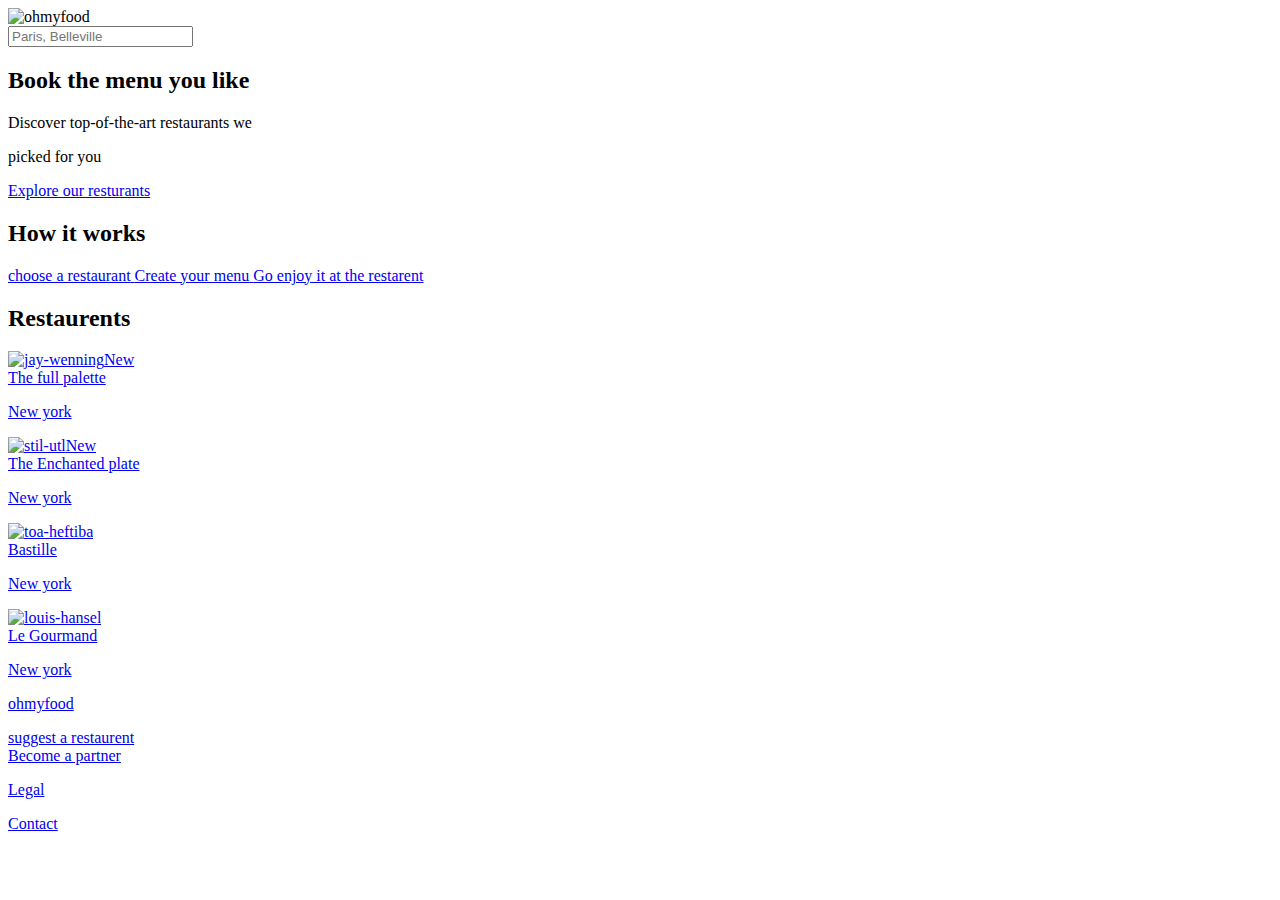
==== index.html @ 2d65b0dc "Add files via upload" ====
<html>
    <head>
        <title>Project2</title>
        <link rel="stylesheet" href="https://cdnjs.cloudflare.com/ajax/libs/font-awesome/6.2.1/css/all.min.css"
		integrity="sha512-MV7K8+y+gLIBoVD59lQIYicR65iaqukzvf/nwasF0nqhPay5w/9lJmVM2hMDcnK1OnMGCdVK+iQrJ7lzPJQd1w=="
		crossorigin="anonymous" referrerpolicy="no-referrer">
        <link href="https://fonts.googleapis.com/css?family=Roboto:300,400,500,600,700" rel="stylesheet">
        <link href="https://fonts.googleapis.com/css2?family=Shrikhand&display=swap" rel="stylesheet">
        <link href="https://fonts.googleapis.com/css2?family=Roboto:wght@400;900&display=swap" rel="stylesheet">
        <link href="css/style.css" rel="stylesheet">
        <meta name="viewport" content="width=device-width, initial-scale=1.0">
    </head>
    <body>
        <!--loader-->
        <div class="loader"></div>
        <!-- headinglogo-->
        <div class="header">
        <img class="logo" src="images/ohmyfood@2x.svg" alt="ohmyfood">
    </div>
            <!--Location Icon and inputfield-->
    <form class="location">
        <div class="formset">
        <div class="input-icons">
            <i class='fas fa-map-marker-alt'></i>
        </div>
        <input class="input-field" type="text" placeholder="Paris, Belleville">
        </div>
    </form>
        <!--booking  text block-->
        <div class="book-block">
            <h2 class="para1">Book the menu you like</h2>
            <p class="para2">Discover top-of-the-art restaurants we</p><p class="para2-1"> picked for you</p>
             <a href="#" class="btn" >Explore our resturants</a>
        </div>
        <!--how it works block-->
        <div class="how">
            <h2 class="how1">How it works</h2>
            <div class="how2">
                <a href="#" class="filters">
                <span class="h2">
                    <i class="fa-sharp fa-solid fa-1"></i>
                    <i class="fa fa-circle" aria-hidden="false"></i>
                </span>
                    <span>
                    
                        <i class="fa fa-mobile-phone"></i>
                </span>
                <span class="filternames">choose a restaurant</span>
            </a>
            <a href="#" class="filters">
                <span class="h2">
                    <i class="fa-sharp fa-solid fa-2"></i>
                    <i class="fa fa-circle" aria-hidden="false"></i>
                </span>
                    <span>
                        
                       <i class="fa fa-bars"></i>
                </span>
                <span class="filternames">Create your menu</span>
            </a>
            <a href="#" class="filters">
                <span class="h2">
                    <i class="fa-sharp fa-solid fa-3"></i>
                    <i class="fa fa-circle" aria-hidden="false"></i>
                </span>
                    <span>
                        
                        <i class='fa fa-store'></i>
                </span>
                <span class="filternames">Go enjoy it at the restarent</span>
            </a>
        </div>
        </div>
        <!--Restarents menu cards-->
        <div class="resturent">
            <h2 class="r1">Restaurents</h2>
            <div class="rest-sub">
                <a  href="#" class="rest-sub-sub1">
                    <div class="top-pic>"><img class="images" src="images/jay-wennington-N_Y88TWmGwA-unsplash.jpg" alt=" jay-wenning"><label class="lbel">New</label></div>
                        <div class="bottom-text">
                            <div class="block">
                                <div class="block1">
                                <span class="line1">The full palette</span><span><i class="fa-regular fa-heart OutlineHeart"></i></span></div>
                                <p class="line2">New york</p>
                            </div>
                        </div>

                </a>
                <a  href="#" class="rest-sub-sub1">
                    <div class="top-pic>"><img class="images" src="images/stil-u2Lp8tXIcjw-unsplash.jpg" alt=" stil-utl"><label class="lbel">New</label></div>
                        <div class="bottom-text">
                            <div class="block">
                                <div class="block2">
                                <span class="line1">The Enchanted plate</span><span><i class="far fa-heart"></i></span></div>
                                <p class="line2">New york</p>
                            </div>
                        </div>

                </a>
                <a  href="#" class="rest-sub-sub1">
                    <div class="top-pic>"><img class="images" src="images/toa-heftiba-DQKerTsQwi0-unsplash.jpg" alt=" toa-heftiba"></div>
                        <div class="bottom-text1">
                            <div class="block">
                                <div class="block3">
                                <span class="line1">Bastille</span><span><i class="far fa-heart"></i></span></div>
                                <p class="line2">New york</p>
                            </div>
                        </div>

                </a>
                <a  href="#" class="rest-sub-sub1">
                    <div class="top-pic>"><img class="images" src="images/louis-hansel-shotsoflouis-qNBGVyOCY8Q-unsplash.jpg" alt="louis-hansel "></div>
                        <div class="bottom-text1">
                            <div class="block">
                                <div class="block1">
                                <span class="line1">Le Gourmand</span><span><i class="far fa-heart"></i><i class="fa fa-heart-o"></i></span></div>
                                <p class="line2">New york</p>
                            </div>
                        </div>

                </a>
            </div>
        </div>
        <!--footer section-->
        <a href="#" class="final">
        <footer class="last">
            <p class="one">ohmyfood</p>
            <span><i class="fa fa-cutlery" aria-hidden="true"></i></span><span class="text">suggest a restaurent</span>
           <div> <span><i class="fa fa-handshake"></i></span><span class="text1">Become a partner</span></div>
           <p class="text2">Legal</p>
           <p class="text2">Contact</p>
        </a>

        </footer>
        <div class="heart"></div>
    </body>
</html>
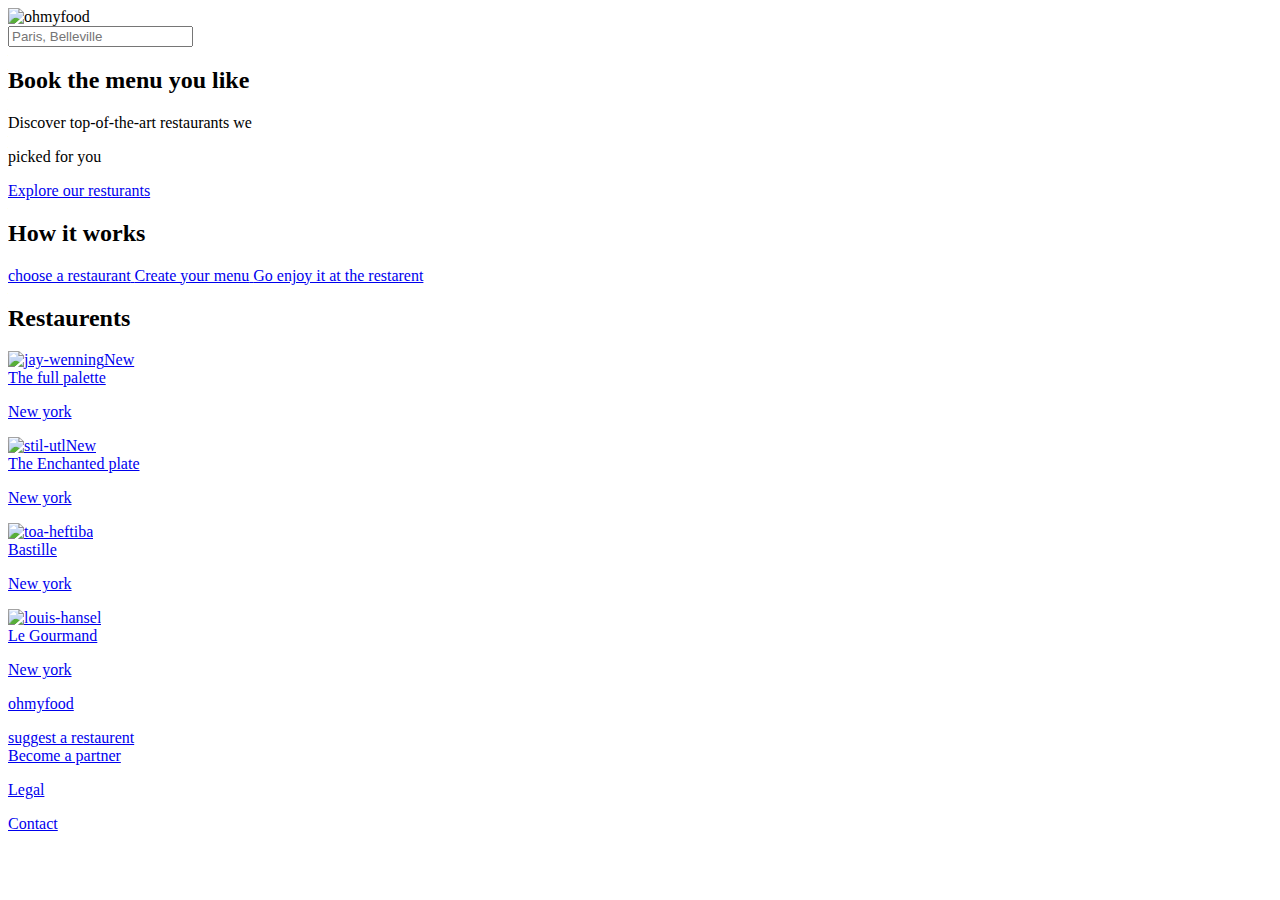
==== commit 7c7dcc77: "changes on 24/2/23" ====
--- a/index.html
+++ b/index.html
@@ -80,7 +80,7 @@
                         <div class="bottom-text">
                             <div class="block">
                                 <div class="block1">
-                                <span class="line1">The full palette</span><span><i class="fa-regular fa-heart OutlineHeart"></i></span></div>
+                                <span class="line1">The full palette</span><span><i class="fa-sharp fa-solid fa-heart"></i></span></div>
                                 <p class="line2">New york</p>
                             </div>
                         </div>
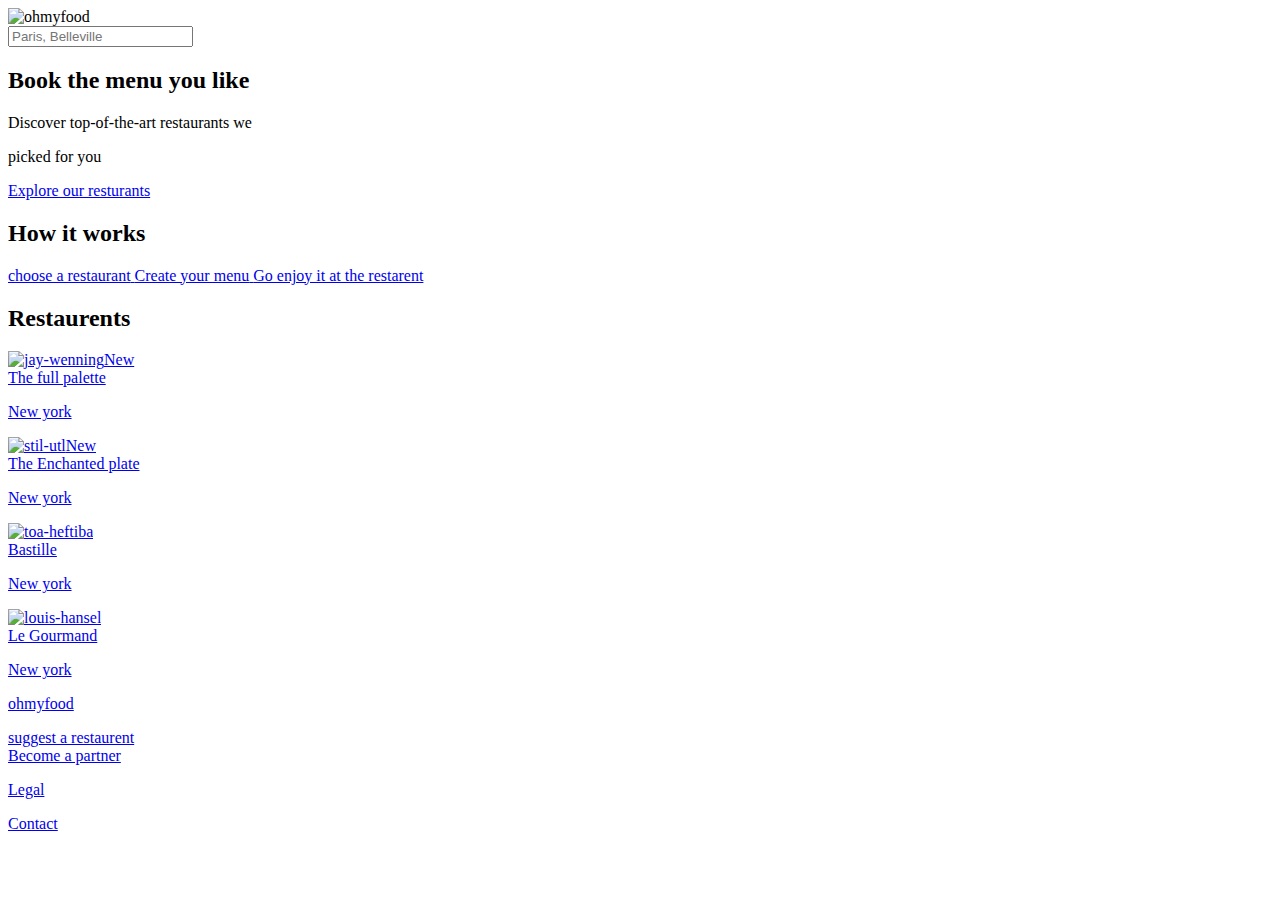
==== commit b44591c8: "some class names changed 4/3/23" ====
--- a/index.html
+++ b/index.html
@@ -14,41 +14,46 @@
         <!--loader-->
         <div class="loader"></div>
         <!-- headinglogo-->
+     <header>  
         <div class="header">
         <img class="logo" src="images/ohmyfood@2x.svg" alt="ohmyfood">
-    </div>
+       </div>
+       </header>
             <!--Location Icon and inputfield-->
     <form class="location">
         <div class="formset">
-        <div class="input-icons">
+        <div class="map-icons">
             <i class='fas fa-map-marker-alt'></i>
         </div>
         <input class="input-field" type="text" placeholder="Paris, Belleville">
         </div>
     </form>
         <!--booking  text block-->
+        <section>
         <div class="book-block">
             <h2 class="para1">Book the menu you like</h2>
             <p class="para2">Discover top-of-the-art restaurants we</p><p class="para2-1"> picked for you</p>
-             <a href="#" class="btn" >Explore our resturants</a>
+             <a href="#" class="btn" ><span class="para3">Explore our resturants</span></a>
         </div>
+        </section>
         <!--how it works block-->
+        <section>
         <div class="how">
-            <h2 class="how1">How it works</h2>
-            <div class="how2">
+            <h2 class="howtext">How it works</h2>
+            <div class="how2"><!--how it works filters container class-->
                 <a href="#" class="filters">
-                <span class="h2">
+                <span class="circle-num">
                     <i class="fa-sharp fa-solid fa-1"></i>
                     <i class="fa fa-circle" aria-hidden="false"></i>
                 </span>
                     <span>
                     
-                        <i class="fa fa-mobile-phone"></i>
-                </span>
+                        <i class="fa-solid fa-mobile-screen-button"></i>
+                    </span>
                 <span class="filternames">choose a restaurant</span>
             </a>
             <a href="#" class="filters">
-                <span class="h2">
+                <span class="circle-num">
                     <i class="fa-sharp fa-solid fa-2"></i>
                     <i class="fa fa-circle" aria-hidden="false"></i>
                 </span>
@@ -59,7 +64,7 @@
                 <span class="filternames">Create your menu</span>
             </a>
             <a href="#" class="filters">
-                <span class="h2">
+                <span class="circle-num">
                     <i class="fa-sharp fa-solid fa-3"></i>
                     <i class="fa fa-circle" aria-hidden="false"></i>
                 </span>
@@ -71,49 +76,64 @@
             </a>
         </div>
         </div>
+        </section>
         <!--Restarents menu cards-->
+        <nav>
         <div class="resturent">
             <h2 class="r1">Restaurents</h2>
-            <div class="rest-sub">
-                <a  href="#" class="rest-sub-sub1">
-                    <div class="top-pic>"><img class="images" src="images/jay-wennington-N_Y88TWmGwA-unsplash.jpg" alt=" jay-wenning"><label class="lbel">New</label></div>
+            <div class="rest-sub"><!--contains all four cards-->
+                <a  href="fullpalette.html" class="rest-card">
+                    <div class="top-pic"><img class="images" src="images/jay-wennington-N_Y88TWmGwA-unsplash.jpg" alt=" jay-wenning"><label class="lbel">New</label></div>
                         <div class="bottom-text">
                             <div class="block">
                                 <div class="block1">
-                                <span class="line1">The full palette</span><span><i class="fa-sharp fa-solid fa-heart"></i></span></div>
+                                <div class="line1">The full palette</div> <div class="animatedheart">
+                                    <div class="mainheart"><i class="fa-sharp fa-solid fa-heart"></i> </div>
+                                        <div class="dupheart"><i class="far fa-heart"></i></div>
+                                    </div></div>
+                                <p class="line2">New york</p>
+                            </div>
+                           
+                     </div>
+
+                </a>
+                <a  href="enchanted.html" class="rest-card">
+                    <div class="top-pic"><img class="images" src="images/stil-u2Lp8tXIcjw-unsplash.jpg" alt=" stil-utl"><label class="lbel">New</label></div>
+                        <div class="bottom-text">
+                            <div class="block">
+                                <div class="block1">
+                                <div class="line1">The Enchanted plate</div> <div class="animatedheart">
+                                    <div class="mainheart"><i class="fa-sharp fa-solid fa-heart"></i> </div>
+                                        <div class="dupheart"><i class="far fa-heart"></i></div>
+                                    </div></div>
                                 <p class="line2">New york</p>
                             </div>
                         </div>
 
                 </a>
-                <a  href="#" class="rest-sub-sub1">
-                    <div class="top-pic>"><img class="images" src="images/stil-u2Lp8tXIcjw-unsplash.jpg" alt=" stil-utl"><label class="lbel">New</label></div>
-                        <div class="bottom-text">
+                <a  href="bistille.html" class="rest-card">
+                    <div class="top-pic"><img class="images" src="images/toa-heftiba-DQKerTsQwi0-unsplash.jpg" alt=" toa-heftiba"></div>
+                        <div class="bottom-text1">
                             <div class="block">
-                                <div class="block2">
-                                <span class="line1">The Enchanted plate</span><span><i class="far fa-heart"></i></span></div>
+                                <div class="block1">
+                                <div class="line1">Bastille</div> <div class="animatedheart">
+                                    <div class="mainheart"><i class="fa-sharp fa-solid fa-heart"></i> </div>
+                                        <div class="dupheart"><i class="far fa-heart"></i></div>
+                                    </div></div>
                                 <p class="line2">New york</p>
                             </div>
                         </div>
 
                 </a>
-                <a  href="#" class="rest-sub-sub1">
-                    <div class="top-pic>"><img class="images" src="images/toa-heftiba-DQKerTsQwi0-unsplash.jpg" alt=" toa-heftiba"></div>
-                        <div class="bottom-text1">
-                            <div class="block">
-                                <div class="block3">
-                                <span class="line1">Bastille</span><span><i class="far fa-heart"></i></span></div>
-                                <p class="line2">New york</p>
-                            </div>
-                        </div>
-
-                </a>
-                <a  href="#" class="rest-sub-sub1">
-                    <div class="top-pic>"><img class="images" src="images/louis-hansel-shotsoflouis-qNBGVyOCY8Q-unsplash.jpg" alt="louis-hansel "></div>
+                <a  href="gourmand.html" class="rest-card">
+                    <div class="top-pic"><img class="images" src="images/louis-hansel-shotsoflouis-qNBGVyOCY8Q-unsplash.jpg" alt="louis-hansel "></div>
                         <div class="bottom-text1">
                             <div class="block">
                                 <div class="block1">
-                                <span class="line1">Le Gourmand</span><span><i class="far fa-heart"></i><i class="fa fa-heart-o"></i></span></div>
+                                <div class="line1">Le Gourmand</div><div class="animatedheart">
+                                    <div class="mainheart"><i class="fa-sharp fa-solid fa-heart"></i> </div>
+                                        <div class="dupheart"><i class="far fa-heart"></i></div>
+                                    </div></div>
                                 <p class="line2">New york</p>
                             </div>
                         </div>
@@ -121,17 +141,17 @@
                 </a>
             </div>
         </div>
+        </nav>
         <!--footer section-->
         <a href="#" class="final">
         <footer class="last">
             <p class="one">ohmyfood</p>
             <span><i class="fa fa-cutlery" aria-hidden="true"></i></span><span class="text">suggest a restaurent</span>
-           <div> <span><i class="fa fa-handshake"></i></span><span class="text1">Become a partner</span></div>
+           <div class="setline2"> <span><i class="fa fa-handshake"></i></span><span class="text1">Become a partner</span></div>
            <p class="text2">Legal</p>
            <p class="text2">Contact</p>
         </a>
 
         </footer>
-        <div class="heart"></div>
     </body>
 </html>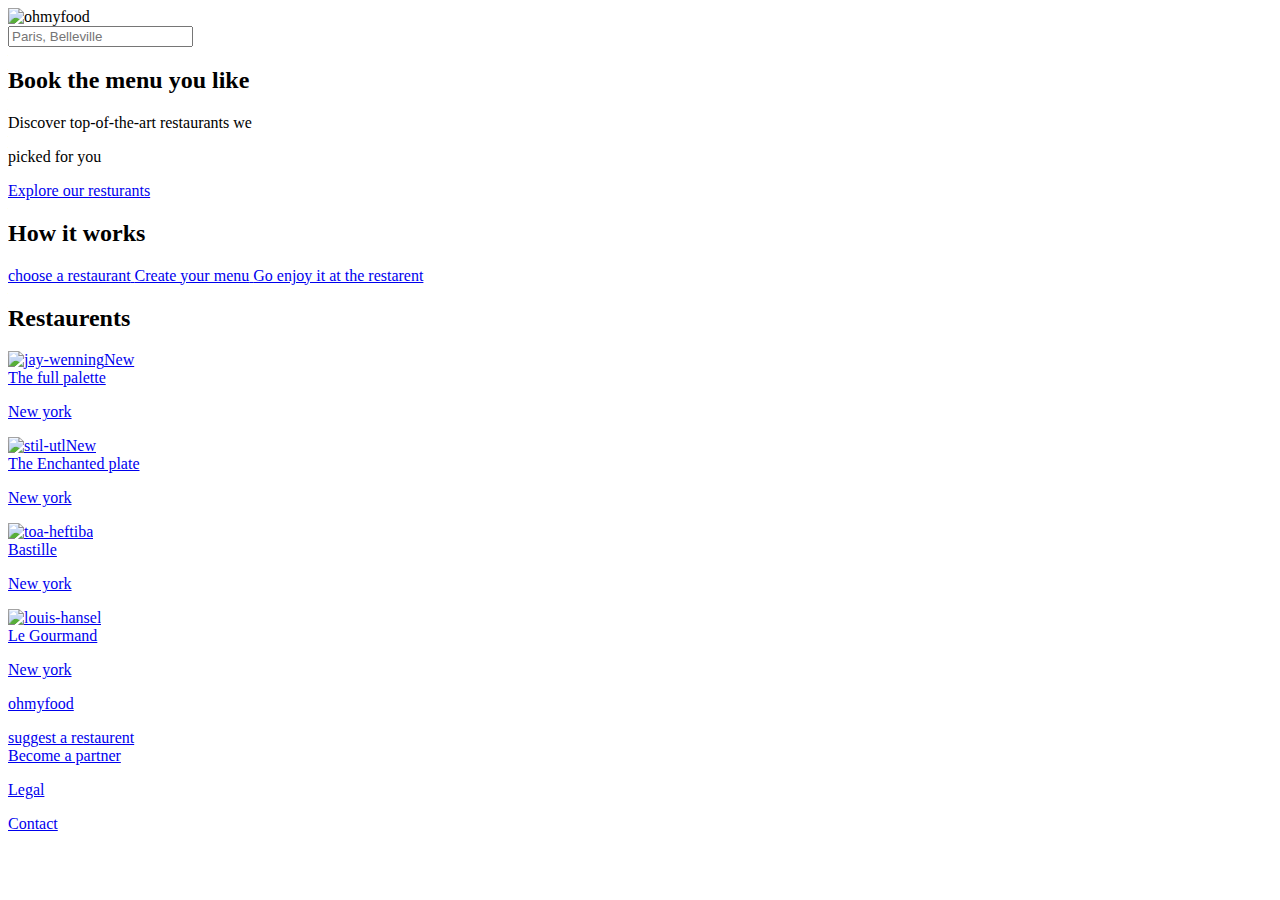
==== commit f6e056bf: "homepage footer for desktop(created)" ====
--- a/index.html
+++ b/index.html
@@ -143,15 +143,18 @@
         </div>
         </nav>
         <!--footer section-->
-        <a href="#" class="final">
-        <footer class="last">
-            <p class="one">ohmyfood</p>
-            <span><i class="fa fa-cutlery" aria-hidden="true"></i></span><span class="text">suggest a restaurent</span>
-           <div class="setline2"> <span><i class="fa fa-handshake"></i></span><span class="text1">Become a partner</span></div>
-           <p class="text2">Legal</p>
-           <p class="text2">Contact</p>
-        </a>
-
-        </footer>
+        <a href="#">
+            <footer>
+             <div class="last">
+               
+                 <div class="hed"><p class="one">ohmyfood</p></div>
+                 <div class="fl1"><span><i class="fa fa-cutlery" aria-hidden="true"></i></span><span class="text">suggest a restaurent</span></div>
+                <div class="fl2"> <span><i class="fa fa-handshake"></i></span><span class="text1">Become a partner</span></div>
+                <div class="fl2"><p class="text2">Legal</p></div>
+               <div class="fl3"> <p class="text2">Contact</p></div>
+             
+             </div>
+            </footer>
+             </a>
     </body>
 </html>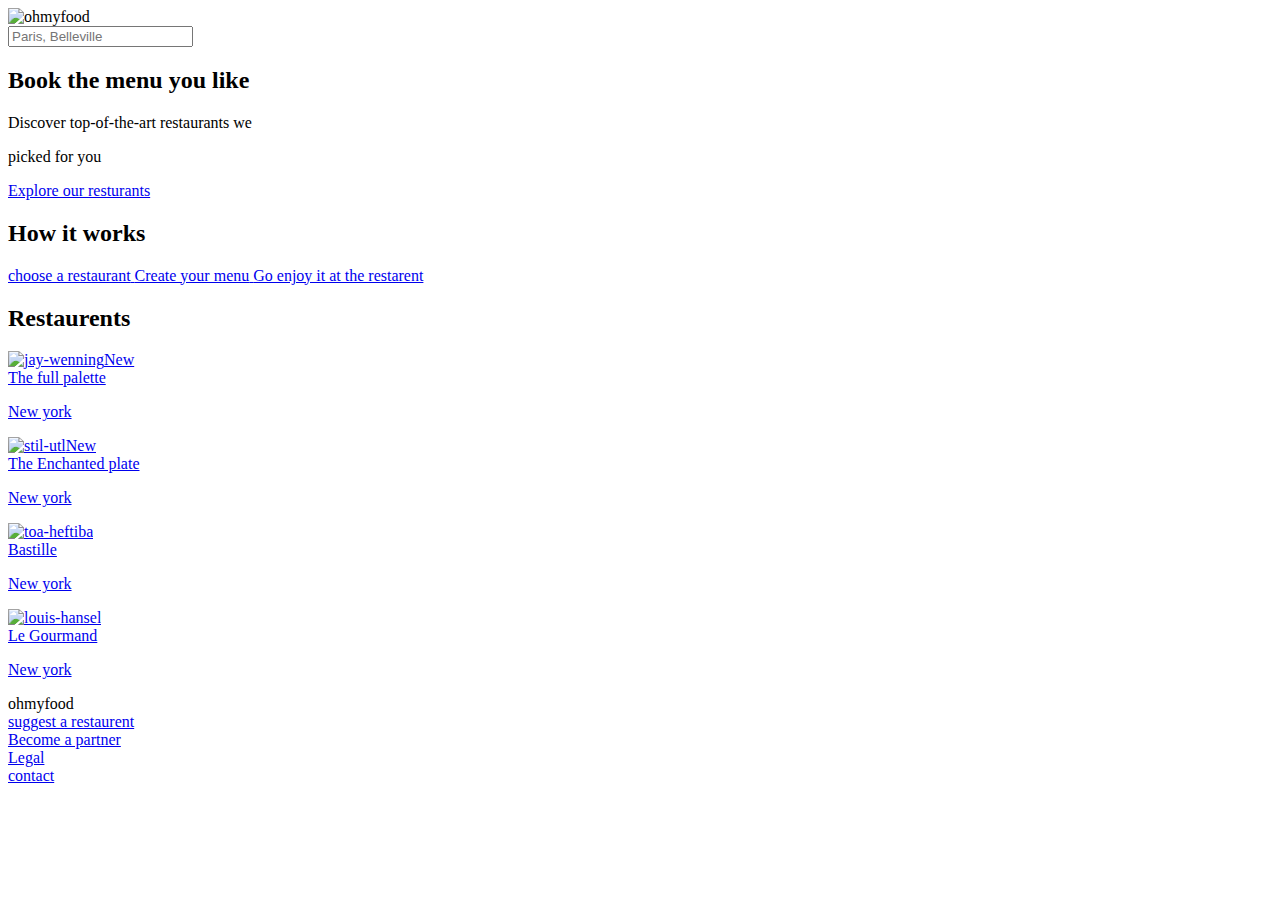
==== commit e4591381: "footer ( mailto) added to contacts" ====
--- a/index.html
+++ b/index.html
@@ -143,18 +143,18 @@
         </div>
         </nav>
         <!--footer section-->
-        <a href="#">
+    
             <footer>
              <div class="last">
                
-                 <div class="hed"><p class="one">ohmyfood</p></div>
-                 <div class="fl1"><span><i class="fa fa-cutlery" aria-hidden="true"></i></span><span class="text">suggest a restaurent</span></div>
-                <div class="fl2"> <span><i class="fa fa-handshake"></i></span><span class="text1">Become a partner</span></div>
-                <div class="fl2"><p class="text2">Legal</p></div>
-               <div class="fl3"> <p class="text2">Contact</p></div>
+                 <div class="hed">ohmyfood</div>
+                 <div class="fl1"><a href="#"><span><i class="fa fa-cutlery" aria-hidden="true"></i></span><span class="text">suggest a restaurent</span></a></div>
+                <div class="fl2"> <a href="#"><span><i class="fa fa-handshake"></i></span><span class="text1">Become a partner</span></div>
+                <div class="fl3"><a href="#" class="text2">Legal</a></div>
+               <div class="fl4"><a href="mailto:john@Ohmyfood.com" class="text2">contact</a></div>
              
              </div>
             </footer>
-             </a>
+    
     </body>
 </html>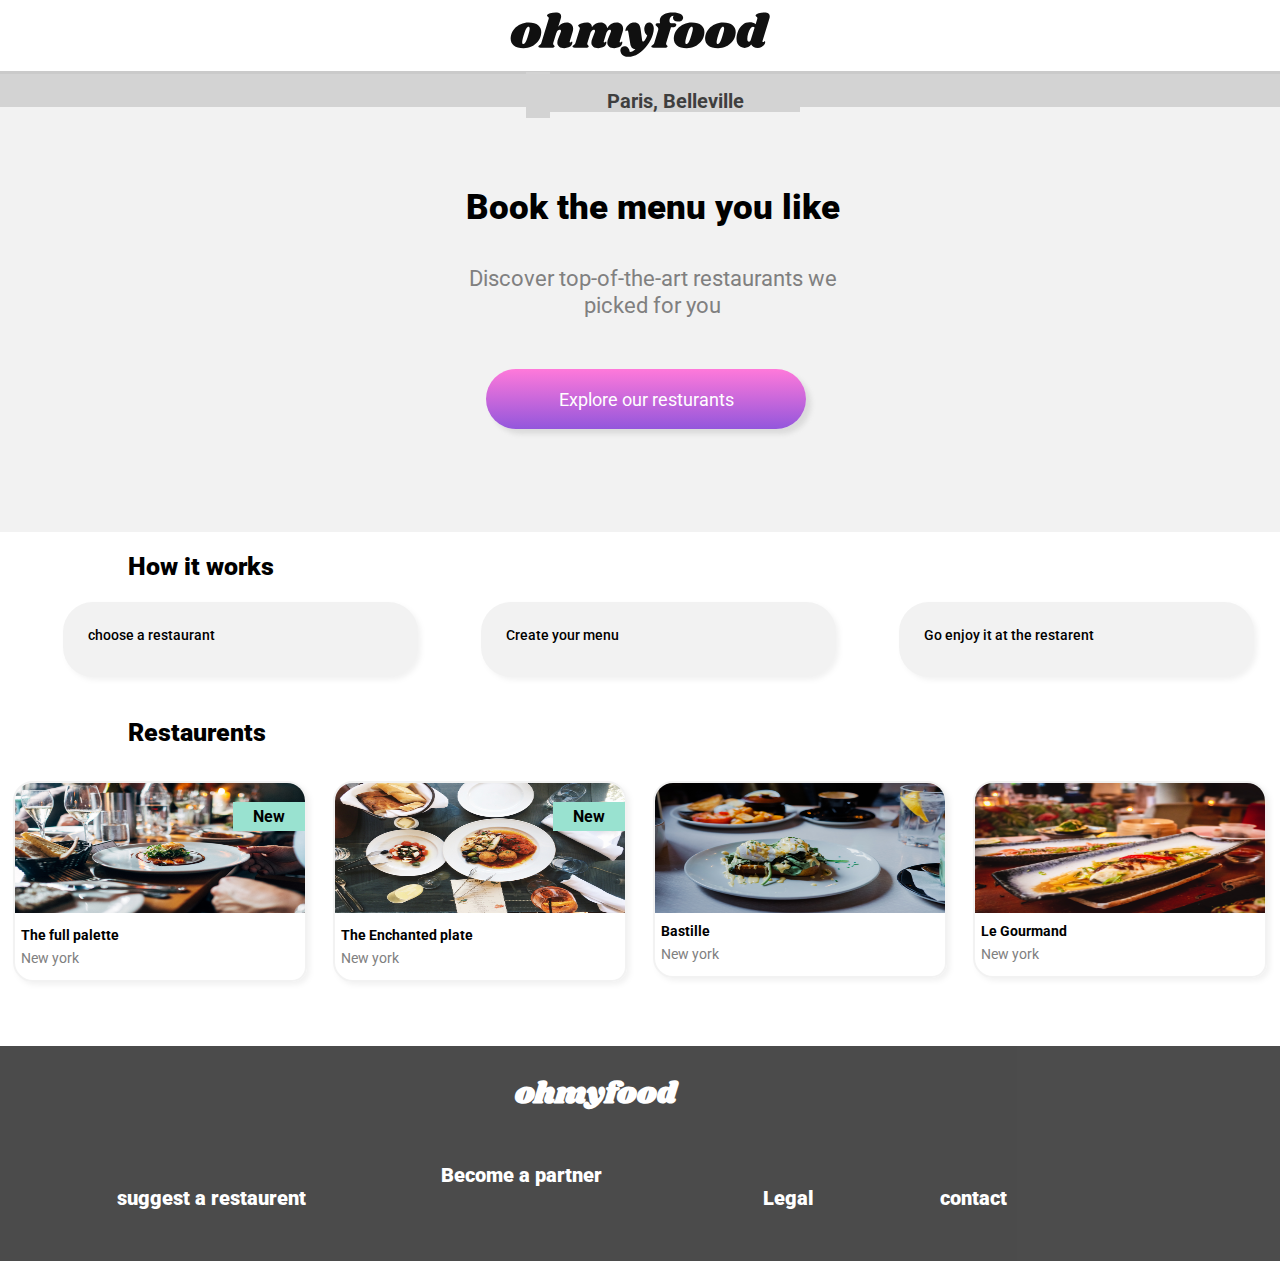
==== commit 00110186: "after w3c  html validation" ====
--- a/index.html
+++ b/index.html
@@ -1,4 +1,5 @@
-<html>
+<!DOCTYPE html>
+<html lang="en">
     <head>
         <title>Project2</title>
         <link rel="stylesheet" href="https://cdnjs.cloudflare.com/ajax/libs/font-awesome/6.2.1/css/all.min.css"
@@ -9,6 +10,7 @@
         <link href="https://fonts.googleapis.com/css2?family=Roboto:wght@400;900&display=swap" rel="stylesheet">
         <link href="css/style.css" rel="stylesheet">
         <meta name="viewport" content="width=device-width, initial-scale=1.0">
+        <meta charset="UTF-8">
     </head>
     <body>
         <!--loader-->
@@ -40,7 +42,7 @@
         <section>
         <div class="how">
             <h2 class="howtext">How it works</h2>
-            <div class="how2"><!--how it works filters container class-->
+            <div class="how2"><!--containes 3 filters-->
                 <a href="#" class="filters">
                 <span class="circle-num">
                     <i class="fa-sharp fa-solid fa-1"></i>
@@ -83,7 +85,7 @@
             <h2 class="r1">Restaurents</h2>
             <div class="rest-sub"><!--contains all four cards-->
                 <a  href="fullpalette.html" class="rest-card">
-                    <div class="top-pic"><img class="images" src="images/jay-wennington-N_Y88TWmGwA-unsplash.jpg" alt=" jay-wenning"><label class="lbel">New</label></div>
+                    <div class="top-pic"><img class="images" src="images/jay-wennington-N_Y88TWmGwA-unsplash.jpg" alt=" jay-wenning"><span class="lbel">New</span></div>
                         <div class="bottom-text">
                             <div class="block">
                                 <div class="block1">
@@ -98,7 +100,7 @@
 
                 </a>
                 <a  href="enchanted.html" class="rest-card">
-                    <div class="top-pic"><img class="images" src="images/stil-u2Lp8tXIcjw-unsplash.jpg" alt=" stil-utl"><label class="lbel">New</label></div>
+                    <div class="top-pic"><img class="images" src="images/stil-u2Lp8tXIcjw-unsplash.jpg" alt=" stil-utl"><span class="lbel">New</span></div>
                         <div class="bottom-text">
                             <div class="block">
                                 <div class="block1">
@@ -149,7 +151,7 @@
                
                  <div class="hed">ohmyfood</div>
                  <div class="fl1"><a href="#"><span><i class="fa fa-cutlery" aria-hidden="true"></i></span><span class="text">suggest a restaurent</span></a></div>
-                <div class="fl2"> <a href="#"><span><i class="fa fa-handshake"></i></span><span class="text1">Become a partner</span></div>
+                <div class="fl2"> <a href="#"><span><i class="fa fa-handshake"></i></span><span class="text1">Become a partner</span></a></div>
                 <div class="fl3"><a href="#" class="text2">Legal</a></div>
                <div class="fl4"><a href="mailto:john@Ohmyfood.com" class="text2">contact</a></div>
              
--- a/css/style.css
+++ b/css/style.css
@@ -0,0 +1,1485 @@
+* {
+	box-sizing: border-box;
+}
+body{
+    height:100%;
+    margin:0px 0px 0px 0px;
+}
+body::-webkit-scrollbar{
+    display:none;
+}
+
+/* Loading animation */
+.loader{
+    position:fixed;
+    top:0;
+    left:0;
+    width:100vw;
+    height:100vh;
+    display:flex;
+    align-items: center;
+    justify-content: center;
+    background:#333333;
+    z-index: 9999;
+   animation:loadingmain 2s ease ;
+   transform: translate(-100vw,-100vh);
+}
+.loader::before{
+    content:"";
+    width:75px;
+    height:75px;
+    border:15px solid #dddddd;
+    border-top-color:#009578;
+    border-radius: 50%;
+    animation:loading 2s ease ;
+    
+}
+
+@keyframes loading{
+    0%{
+        transform:rotate(0turn);
+    }
+    60%{
+        transform:rotate(1turn); 
+    }
+    100%{
+        transform: rotate(0turn);
+    }
+}
+@keyframes loadingmain{
+    0%{
+            transform: rotate(0turn);
+            opacity:1;
+    }
+    60%{
+        opacity: 1; 
+        transform: rotate(0turn);
+    }
+    100%{
+        opacity:1;
+        transform: rotate(0turn);
+    }
+}
+
+/* ..........Mobile responsive mode..................*/
+@media screen and (min-width:320px) and (max-width:750px){
+    /*heading logo*/
+    .header{
+        width:100%;
+        padding-left: 10%;
+        padding-right:10%;
+        padding-top:12px;
+        margin-bottom:10px;
+        /*background-color: yellow;*/
+    }
+    .logo{
+        height:35px;
+        width:80%;
+        margin-left:10%;
+        margin-right:10%;
+    }
+     /*map Icon with inputfield */
+    .fas {
+        background-color: lightgray;
+        font-size:18px;
+        width:100%;
+        padding:12px;
+        border-width: thin;
+        border-color: #D3D3D3;
+    }
+    
+    .map-icons {
+        font-size:14px;
+        width: 20%;
+        border-width: thin;
+        position: relative;
+        top:2%;
+        text-align:right;
+    }
+    
+    .input-field {
+        width: 80%;
+        height:auto;
+        border-width: thin;
+        border-style: none;
+        outline: none;
+        border-color: lightgrey;
+        padding-top:3%;
+        background-color: lightgrey;
+    
+    }
+    .input-field::placeholder {
+        color: black;
+        opacity:0.7;
+        background-color: lightgrey;
+        font-family: roboto;
+        font-size: 18px;
+        font-weight: bold;
+        text-align:center;
+    }
+    .formset{
+        width:50%;
+        display:flex;
+        margin-left:10%;
+        margin-right:15%;
+    }
+    .location{
+        width:100%;
+        display:flex;
+        align-items: center;
+        justify-content: center;
+        flex-flow:row wrap;
+        background-color: lightgrey;
+        border-top:3px solid rgba(50.2%, 50.2% ,50.2% ,0.1);
+        padding-top:10px;
+        padding-bottom:10px;
+    }
+    /* booking text block*/
+    .para1{
+        font-family:roboto;
+        font-weight: 900;
+        font-size:25px;
+        width:80%;
+        margin-bottom:12%;
+        margin-left: 8%;
+        margin-right: 12%;
+        text-align: center;
+    }
+    .para2{
+        width:90%;
+        font-family: roboto;
+        font-size:19px;
+        color:grey;
+        text-align:center;
+        margin-bottom:-20px;
+        margin-left:2%;
+    }
+    .para2-1{
+        width:100%;
+        font-family: roboto;
+        font-size:19px;
+        color:grey;
+        text-align:center;
+        margin-bottom:10%;
+        margin-left:-2%;
+    }
+    /*button*/
+    .para3{
+        width:95%;
+        font-family:roboto;
+        font-weight:400;
+        font-size:18px;
+        color:white;
+        text-decoration: none;
+        text-align: center;
+    }
+    a.btn{
+        display:flex;
+        width: 60%;
+        height: 50px;
+        border-width: thin;
+        background-image:linear-gradient(to top,#9356dc, #FF79DA);
+        border-radius: 50px;
+        align-items: center;
+        justify-content: center;
+        text-decoration: none;
+        margin-left:20%;
+        margin-right:20%;
+        box-shadow:5px 5px 5px rgba(50.2%, 50.2% ,50.2% ,0.1);
+    }
+    a.btn:focus{
+        filter:brightness(110%);
+        box-shadow:5px 5px gray;
+    }
+    .book-block{
+        width:100%;
+        margin-top:-15px;
+        padding-top:4%;
+        padding-bottom:15%;
+        background-color: #f2f2f2;
+    }
+    /* How it works block*/
+    .howtext{
+        font-family: roboto;
+        font-weight:900;
+        font-size:25px;
+        margin-left: 10%;
+    }
+    .filters{
+        width:80%;
+        height:70px;
+        border-radius:30px;
+        background-color: #f2f2f2;
+        display:flex;
+        gap:8%;
+        text-decoration: none;
+        padding-top:6%;
+        margin-left:10%;
+        margin-bottom:20px;
+        box-shadow:3px 3px 5px rgba(50.2%, 50.2% ,50.2% ,0.1);
+     }
+     .filters:focus,
+     .filters:hover{
+        box-shadow: 5px 5px 5px grey;
+        background-color:lavender;
+     }
+    .fa-sharp{
+        font-size:14px;
+    }
+    .fa-circle{
+        color:#9356DC;
+        font-size:24px;
+        margin-left:-8%;
+    }
+    .fa-1{
+        position:relative;
+        left:50%;
+        bottom:7%;
+        color:white;
+        font-size:12px;
+    }
+    .fa-2{
+        position:relative;
+        left:50%;
+        bottom:7%;
+        color:white;
+        font-size:12px;
+    }
+    .fa-3{
+        position:relative;
+        left:50%;
+        bottom:7%;
+        color:white;
+        font-size:12px;
+    }
+    .fa-mobile-screen-button{
+        font-size:16px;
+        color:gray;
+        text-decoration: none;
+
+    }
+    .filters:focus,
+    .filters:hover .fa-mobile-screen-button{
+        color:#9356dc;
+    }
+    .fa-bars{
+        color:gray;
+    }
+    .filters:focus,
+    .filters:hover .fa-bars{
+        color:#9356dc;
+    }
+    .fa-store{
+        font-size:16px;
+        color:gray;
+    }
+    .filters:focus,
+    .filters:active,
+    .filters:hover .fa-store{
+        color:#9356dc;
+    }
+    .filternames{
+        font-family:roboto;
+        font-weight:500;
+        font-size:14px;
+        color:black;
+    }
+    .circle-num{
+        margin-left:-5%;
+    }
+    .how2{
+        display:flex;
+        flex-direction:column;
+    }
+   
+    /*Resturents menus*/
+    .r1{
+        font-family: roboto;
+        font-weight:900;
+        font-size:25px;
+        margin-left:10%;
+    }
+    .images{
+        height:130px;
+        width:100%;
+    }
+    .lbel{
+        position:relative;
+        bottom:75%;
+        left:75%;
+        color:black;
+        background-color: #99e2d0;
+        padding:5px 20px 5px 20px;
+        font-family: roboto;
+        font-weight: 700;
+    }
+
+    .top-pic{
+        height:60%;
+        width:100%;
+    }
+    .bottom-text{
+        height:40%;
+        width:100%;
+        margin-top:5%;
+    }
+    .bottom-text1{
+        height:40%;
+        width:100%;
+        margin-top:5%;
+    }
+    .line1{
+        width:50%;
+        font-family:roboto;
+        font-weight: bold;
+        font-weight:700;
+        font-size:14px;
+        color:black;
+        margin-bottom:-2%;
+        display:flex;
+    }
+    .line2{
+        font-family:roboto;
+        font-size:14px;
+        color:grey;
+        margin-top:-2px;
+    }
+    .block{
+        width:100%;
+        display:flex;
+        flex-direction:column;
+        margin-top:2%;
+        padding-left:2%;
+    }
+    .block1{
+        width:100%;
+        display:flex;
+        flex-direction: row;
+        gap:35%;
+    }
+    .block2{
+        width:100%;
+        display:flex;
+        flex-direction: row;
+        gap:35%;
+    }
+    .block3{
+        width:100%;
+        display:flex;
+        flex-direction: row;
+        gap:70%;
+    }
+    .fa-heart{
+       color:mediumorchid;    
+        font-size:22px;
+    
+    }
+   
+    .far{
+        color:black;
+    }
+    .animatedheart{
+        width:10%;
+        height:25px;
+      }
+      .animatedheart .mainheart{
+        width:100%;
+        height:25px;
+        visibility:hidden;
+       /* border:2px solid green;*/
+      }
+      .animatedheart:focus,
+      .animatedheart:hover .mainheart{
+        visibility: visible;
+        animation:heart 0.05s;
+        background-clip: text;
+        -webkit-background-clip:text;
+        background-image:linear-gradient(to bottom,#9356dc, #FF79DA);
+        -webkit-text-fill-color: transparent;
+      }
+       .dupheart{
+        width:100%;
+        height:25px;
+        /*border:2px solid black;*/
+        position:relative;
+        bottom:100%;
+      }
+      .animatedheart:focus,
+      .animatedheart:hover .dupheart{
+        visibility: hidden;
+      }
+}.rest-card{
+	height: 30%;
+	width: 90%;
+	display: flex;
+	flex-direction: column;
+	border: 2px solid #f2f2f2;
+    overflow: hidden;
+	border-top-left-radius: 20px;
+	border-bottom-left-radius: 20px;
+	border-top-right-radius: 20px;
+	border-bottom-right-radius: 15px;
+	margin: 4% 5% 4% 5%;
+    text-decoration: none;
+    box-shadow:3px 3px 5px rgba(50.2%, 50.2% ,50.2% ,0.1);
+
+}
+.rest-card:focus{
+    box-shadow: 5px 5px 5px gray;
+}
+.rest-sub{
+    width:100%;
+    /*border:2px solid green;*/
+}
+.fa-sharp .fa-regular .fa-heart{
+    color:black;
+}
+/*footer section*/
+.hed{
+    width:100%;
+    padding-left:0%;
+    padding-right: 0%;
+    font-family: shrikhand;
+    font-weight: bold;
+    font-weight: 900;
+    font-size:30px;
+    color:white;
+}
+.fl1{
+    width:100%;
+    margin-top:2%;
+}
+.fl2{
+    width:100%;
+    margin-top:-2% ;
+}
+.fl3{
+    width:100%;
+    margin-top:3%;
+}
+.fl4{
+    width:100%;
+    margin-top: 3%;
+}
+.last{
+    display: flex;
+    flex-direction: column;
+    width:100%;
+    margin-top:0%;
+    background-color: black;
+    opacity: 0.8;
+    padding-left:8%;
+    padding-top:2%;
+    padding-bottom: 4%;
+    text-decoration: none;
+    margin-top: 15%;
+}
+a{
+    display: block;
+    text-decoration: none;
+}
+.fa-cutlery{
+    font-size:20px;
+    color:white;
+}
+.fa-handshake{
+    font-size:20px;
+    color:white;
+     transform: rotate(130deg);
+     margin-top:8%;
+}
+.text{
+    font-family: roboto;
+    font-weight:bold;
+    font-weight:900;
+    color:white;
+    font-size: 20px;
+    margin-left:5%;
+}
+.text1{
+    font-family: roboto;
+    font-weight:bold;
+    font-weight:900;
+    color:white;
+    font-size: 20px;
+    margin-left:3%;
+    margin-top:4%;
+}
+.text2{
+    font-family: roboto;
+    font-weight:bold;
+    font-weight:900;
+    color:white;
+    font-size: 20px;
+    margin-left:1%;
+}
+
+@keyframes heart {
+    0%{
+        transform: scaleY(0.09);
+        
+    }
+    10%{
+        transform: scaleY(.18);
+    }
+    40%{
+        transform: scaleY(.40);
+    }
+    80%{
+        transform: scaleY(.81);
+    }
+    100%{
+        transform: scaleY(1);
+    }
+    
+}
+/* .............IPAD.............................*/
+@media screen and (min-width:751px) and (max-width:989px){
+    .header{
+        width:100%;
+        padding-left: 10%;
+        padding-right:10%;
+        padding-top:12px;
+        margin-bottom:10px;
+        /*background-color: yellow;*/
+    }
+    .logo{
+        height:45px;
+        width:80%;
+        margin-left:10%;
+        margin-right:10%;
+    }
+     /*map Icon with inputfield */
+    .fas {
+        background-color: lightgray;
+        font-size:20px;
+        width:100%;
+        padding:12px;
+        border-width: thin;
+        border-color: #D3D3D3;
+    }
+    
+    .map-icons {
+        width: 20%;
+        border-width: thin;
+        position: relative;
+        top:2%;
+        text-align:right;
+    }
+    
+    .input-field {
+        width: 80%;
+        height:auto;
+        border-width: thin;
+        border-style: none;
+        outline: none;
+        border-color: lightgrey;
+        padding-top:3%;
+        background-color: lightgrey;
+
+    
+    }
+    .input-field::placeholder {
+        color: black;
+        opacity:0.7;
+        background-color: lightgrey;
+        font-family: roboto;
+        font-size: 20px;
+        font-weight: bold;
+        text-align:center;
+    }
+    .formset{
+        width:30%;
+        display:flex;
+        margin-left:10%;
+        margin-right:15%;
+    }
+    .location{
+        width:100%;
+        display:flex;
+        align-items: center;
+        justify-content: center;
+        flex-flow:row wrap;
+        background-color: lightgrey;
+        border-top:3px solid rgba(50.2%, 50.2% ,50.2% ,0.1);
+        padding-top:10px;
+        padding-bottom:10px;
+    }
+    /* booking text block*/
+    .para1{
+        font-family:roboto;
+        font-weight: 900;
+        font-size:35px;
+        width:80%;
+        /*padding-left:17%; */
+        margin-bottom:6%;
+        margin-left: 8%;
+        margin-right: 12%;
+        text-align: center;
+        /*border:2px solid blue; */
+    }
+    .para2{
+        width:80%;
+        font-family: roboto;
+        font-size:22px;
+        color:grey;
+        text-align:center;
+        margin-left:8%;
+        margin-right:12%;
+        margin-bottom:-20px;
+        /*border:2px solid green; */
+    }
+    .para2-1{
+        width:80%;
+        font-family: roboto;
+        font-size:22px;
+        color:grey;
+        text-align:center;
+        margin-left:8%;
+        margin-right:12%;
+        margin-bottom:8%;
+    }
+    /*button*/
+    .para3{
+        width:95%;
+        font-family:roboto;
+        font-weight:400;
+        font-size:18px;
+        color:white;
+        text-decoration: none;
+        text-align: center;
+    }
+    a.btn{
+        display:flex;
+        width: 35%;
+        height: 60px;
+        border-width: thin;
+        background-image:linear-gradient(to top,#9356dc, #FF79DA);
+        border-radius: 50px;
+        align-items: center;
+        justify-content: center;
+        text-decoration: none;
+        margin-left:33%;
+        margin-right:  30%;
+        box-shadow:5px 5px 5px rgba(50.2%, 50.2% ,50.2% ,0.2);
+    }
+    a.btn:focus{
+        filter:brightness(110%);
+        box-shadow: 5px 5px gray;
+    }
+    .book-block{
+        width:100%;
+        margin-top:-15px;
+        padding-top:4%;
+        padding-bottom:15%;
+        background-color: #f2f2f2;
+    }
+    /* How it works block*/
+    .howtext{
+        font-family: roboto;
+        font-weight:900;
+        font-size:25px;
+        margin-left: 10%;
+    }
+    .filters{
+        width:50%;
+        height:70px;
+        border-radius:30px;
+        background-color: #f2f2f2;
+        display:flex;
+        gap:8%;
+        text-decoration: none;
+        padding-top:6%;
+        margin-left:10%;
+        margin-bottom:20px;
+        box-shadow:3px 3px 3px rgba(50.2%, 50.2% ,50.2% ,0.1);
+     }
+     .filters:focus,
+     .filters:hover{
+        box-shadow: 5px 5px 5px grey;
+        background-color:lavender;
+     }
+    .fa-sharp{
+        font-size:14px;
+    }
+    .fa-circle{
+        color:#9356DC;
+        font-size:24px;
+        margin-left:-10%;
+        position:relative;
+        bottom:25px;
+        left:25%;
+    }
+    .fa-1{
+        position:relative;
+        left:70%;
+        bottom:30px;
+        color:white;
+        font-size:12px;
+        z-index:10;
+    }
+    .fa-2{
+        position:relative;
+        left:70%;
+        bottom:28px;
+        color:white;
+        font-size:12px;
+        z-index:11;
+    }
+    .fa-3{
+        position:relative;
+        left:70%;
+        bottom:29px;
+        color:white;
+        font-size:12px;
+        z-index:12;
+    }
+    .fa-mobile-screen-button{
+        font-size:16px;
+        color:gray;
+        text-decoration: none;
+        position:relative;
+        bottom:24px;
+
+    }
+    .filters:focus,
+    .filters:hover .fa-mobile-screen-button{
+        color:#9356dc;
+    }
+    .fa-bars{
+        color:gray;
+        position:relative;
+        bottom:25px;
+    }
+    .filters:focus,
+    .filters:hover .fa-bars{
+        color:#9356dc;
+    }
+    .fa-store{
+        font-size:16px;
+        color:gray;
+        position:relative;
+        bottom:25px;
+    }
+    .filters:focus,
+    .filters:active,
+    .filters:hover .fa-store{
+        color:#9356dc;
+    }
+    .filternames{
+        font-family:roboto;
+        font-weight:500;
+        font-size:14px;
+        color:black;
+        position:relative;
+        bottom:25px;
+    }
+    .circle-num{
+        margin-left:-6%;
+    }
+    .how2{
+        display:flex;
+        flex-direction:column;
+    }
+     /*Resturents menus*/
+     .r1{
+        font-family: roboto;
+        font-weight:900;
+        font-size:25px;
+        margin-left:10%;
+    }
+    .images{
+        height:130px;
+        width:100%;
+    }
+    .lbel{
+        position:relative;
+        bottom:105px;
+        left:70%;
+        color:black;
+        background-color: #99e2d0;
+        padding:5px 20px 5px 20px;
+        font-family: roboto;
+        font-weight: 700;
+    }
+
+    .top-pic{
+        height:60%;
+        width:100%;
+    }
+    .bottom-text{
+        height:40%;
+        width:100%;
+        margin-top:-5%;
+    }
+    .bottom-text1{
+        height:40%;
+        width:100%;
+    }
+    .line1{
+        width:50%;
+        font-family:roboto;
+        font-weight: bold;
+        font-weight:700;
+        font-size:14px;
+        color:black;
+        margin-bottom:-2%;
+        display:flex;
+    }
+    .line2{
+        font-family:roboto;
+        font-size:14px;
+        color:grey;
+        margin-top:-2px;
+    }
+    .block{
+        width:100%;
+        display:flex;
+        flex-direction:column;
+        margin-top:2%;
+        padding-left:2%;
+    }
+    .block1{
+        width:100%;
+        display:flex;
+        flex-direction: row;
+        gap:35%;
+    }
+    .block2{
+        width:100%;
+        display:flex;
+        flex-direction: row;
+        gap:35%;
+    }
+    .block3{
+        width:100%;
+        display:flex;
+        flex-direction: row;
+        gap:70%;
+    }
+    .fa-heart{
+        color:mediumorchid;
+        font-size:22px;
+    
+    }
+   
+    .far{
+        color:black;
+    }
+    .animatedheart{
+        width:10%;
+        height:25px;
+      }
+      .animatedheart .mainheart{
+        width:100%;
+        height:25px;
+        visibility:hidden;
+       /* border:2px solid green;*/
+      }
+      .animatedheart:focus,
+      .animatedheart:hover .mainheart{
+        visibility: visible;
+        animation:heart 0.05s;
+        background-clip: text;
+        -webkit-background-clip:text;
+        background-image:linear-gradient(to bottom,#9356dc, #FF79DA);
+        -webkit-text-fill-color: transparent;
+      }
+       .dupheart{
+        width:100%;
+        height:25px;
+        position:relative;
+        bottom:110%;
+      }
+      .animatedheart:focus,
+      .animatedheart:hover .dupheart{
+        visibility: hidden;
+      }
+.rest-card{
+	height: 30%;
+	width: 40%;
+	display: flex;
+	flex-direction: column;
+	border: 2px solid #f2f2f2;
+    overflow: hidden;
+	border-top-left-radius: 20px;
+	border-bottom-left-radius: 20px;
+	border-top-right-radius: 20px;
+	border-bottom-right-radius: 15px;
+	margin: 5%;
+    text-decoration: none;
+    box-shadow:3px 3px 5px rgba(50.2%, 50.2% ,50.2% ,0.1);
+}
+.rest-card:focus{
+    opacity: 0.8;
+    box-shadow: 5px 5px 5px gray;
+}
+.rest-sub{
+    width:100%;
+    display:flex;
+    flex-flow:row wrap;
+    /*border:2px solid green;*/
+}
+.fa-sharp .fa-regular .fa-heart{
+    color:black;
+}
+/*footer section*/
+.hed{
+    width:100%;
+    padding-left:0%;
+    padding-right: 0%;
+    font-family: shrikhand;
+    font-weight: bold;
+    font-weight: 900;
+    font-size:30px;
+    color:white;
+}
+.fl1{
+    width:100%;
+    margin-top:3%;
+}
+.fl2{
+    width:100%;
+    margin-top:-3.5% ;
+    margin-left:-1%;
+}
+.fl3{
+    width:100%;
+    margin-top:3%;
+    margin-left:-2%;
+}
+.fl4{
+    width:100%;
+    margin-top: 3%;
+    margin-left:-2%;
+}
+.last{
+    display: flex;
+    flex-direction: column;
+    width:100%;
+    margin-top:0%;
+    background-color: black;
+    opacity: 0.7;
+    padding-left:8%;
+    padding-top:2%;
+    padding-bottom: 4%;
+    text-decoration: none;
+    margin-top: 15%;
+}
+a{
+    display: block;
+    text-decoration: none;
+}
+.fa-cutlery{
+    font-size:20px;
+    color:white;
+}
+.fa-handshake{
+    font-size:20px;
+    color:white;
+     transform: rotate(130deg);
+     margin-top:8%;
+}
+.text{
+    font-family: roboto;
+    font-weight:bold;
+    font-weight:900;
+    color:white;
+    font-size: 20px;
+    margin-left:5%;
+}
+.text1{
+    font-family: roboto;
+    font-weight:bold;
+    font-weight:900;
+    color:white;
+    font-size: 20px;
+    margin-left:3%;
+    margin-top:4%;
+}
+.text2{
+    font-family: roboto;
+    font-weight:bold;
+    font-weight:900;
+    color:white;
+    font-size: 20px;
+    margin-left:1%;
+}
+   
+} 
+/* .............desktop.............................*/
+@media screen and (min-width:990px){
+    .header{
+        width:100%;
+        padding-left: 10%;
+        padding-right:10%;
+        padding-top:12px;
+        margin-bottom:10px;
+        /*background-color: yellow;*/
+    }
+    .logo{
+        height:45px;
+        width:80%;
+        margin-left:10%;
+        margin-right:10%;
+    }
+     /*map Icon with inputfield */
+    .fas {
+        background-color: lightgray;
+        font-size:20px;
+        width:100%;
+        padding:12px;
+        border-width: thin;
+        border-color: #D3D3D3;
+    }
+    a{
+        display:block;
+    }
+    
+    .map-icons {
+        width: 35%;
+        border-width: thin;
+        position: relative;
+        top:2%;
+        text-align:right;
+    }
+    
+    .input-field {
+        width: 65%;
+        height:auto;
+        border-width: thin;
+        border-style: none;
+        outline: none;
+        border-color: lightgrey;
+        padding-top:3%;
+        background-color: lightgrey;
+    
+    }
+    .input-field::placeholder {
+        color: black;
+        opacity:0.7;
+        background-color: lightgrey;
+        font-family: roboto;
+        font-size: 20px;
+        font-weight: bold;
+        text-align:center;
+    }
+    .formset{
+        width:30%;
+        display:flex;
+        margin-left:10%;
+        margin-right:15%;
+    }
+    .location{
+        width:100%;
+        display:flex;
+        align-items: center;
+        justify-content: center;
+        flex-flow:row wrap;
+        background-color: lightgrey;
+        border-top:3px solid rgba(50.2%, 50.2% ,50.2% ,0.1);
+        padding-top:10px;
+        padding-bottom:10px;
+    }
+    /* booking text block*/
+    .para1{
+        font-family:roboto;
+        font-weight: 900;
+        font-size:35px;
+        width:80%;
+        /*padding-left:17%; */
+        margin-bottom:3%;
+        margin-left: 11%;
+        margin-right: 9%;
+        text-align: center;
+    }
+    .para2{
+        width:80%;
+        font-family: roboto;
+        font-size:22px;
+        color:grey;
+        text-align:center;
+        margin-left:11%;
+        margin-right:9%;
+        margin-bottom:-20px;
+    }
+    .para2-1{
+        width:80%;
+        font-family: roboto;
+        font-size:22px;
+        color:grey;
+        text-align:center;
+        margin-left:11%;
+        margin-right:9%;
+        margin-bottom:4%;
+    }
+    /*button*/
+    .para3{
+        width:95%;
+        font-family:roboto;
+        font-weight:400;
+        font-size:18px;
+        color:white;
+        text-decoration: none;
+        text-align: center;
+    }
+    a.btn{
+        display:flex;
+        width: 25%;
+        height: 60px;
+        border-width: thin;
+        background-image:linear-gradient(to top,#9356dc, #FF79DA);
+        border-radius: 50px;
+        align-items: center;
+        justify-content: center;
+        text-decoration: none;
+        margin-left:38%;
+        margin-right:  30%;
+        box-shadow:5px 5px 5px rgba(50.2%, 50.2% ,50.2% ,0.2);
+    }
+    a.btn:hover{
+        filter:brightness(110%);
+        box-shadow:5px 5px 5px gray;
+    }
+    .book-block{
+        width:100%;
+        margin-top:-15px;
+        padding-top:4%;
+        padding-bottom:8%;
+        background-color: #f2f2f2;
+    }
+    /* how it works..........................*/
+    .howtext{
+        font-family: roboto;
+        font-weight:900;
+        font-size:25px;
+        margin-left: 10%;
+    }
+    .filters{
+        width:30%;
+        height:70px;
+        border-radius:30px;
+        /*border:2px solid #f2f2f2;*/
+        background-color: #f2f2f2;
+        display:flex;
+        gap:6%;
+        text-decoration: none;
+        padding-top:6%;
+        margin-left:5%;
+        margin-bottom:20px;
+        box-shadow:3px 3px 5px rgba(50.2%, 50.2% ,50.2% ,0.1);
+     }
+     .filters:focus,
+     .filters:hover{
+        box-shadow: 5px 5px 5px grey;
+        background-color:lavender;
+     }
+    .fa-sharp{
+        font-size:14px;
+    }
+    .fa-circle{
+        color:#9356DC;
+        font-size:24px;
+        margin-left:-8%;
+        position:relative;
+        bottom:50px;
+    }
+    .fa-1{
+        position:relative;
+        bottom:55px;
+        z-index:10;
+        left:50%;
+        color:white;
+        font-size:12px;
+    }
+    .fa-2{
+        position:relative;
+        bottom:55px;
+        left:50%;
+        color:white;
+        font-size:12px;
+        z-index:10;
+    }
+    .fa-3{
+        position:relative;
+        bottom:55px;
+        z-index:12;
+        left:50%;
+        color:white;
+        font-size:12px;
+    }
+    .fa-mobile-screen-button{
+        font-size:16px;
+        color:gray;
+        text-decoration: none;
+        position:relative;
+        bottom:50px;
+        margin-left:4%;
+    }
+    .filters:focus,
+    .filters:hover .fa-mobile-screen-button{
+        color:#9356dc;
+    }
+    .fa-bars{
+        color:gray;
+        position:relative;
+        bottom:50px;
+    }
+    .filters:focus,
+    .filters:hover .fa-bars{
+        color:#9356dc;
+    }
+    .fa-store{
+        font-size:16px;
+        color:gray;
+        position:relative;
+        bottom:50px;
+    }
+    .filters:focus,
+    .filters:active,
+    .filters:hover .fa-store{
+        color:#9356dc;
+    }
+    .filternames{
+        font-family:roboto;
+        font-weight:500;
+        font-size:14px;
+        position:relative;
+        bottom:50px;
+        color:black;
+        margin-left:0%;
+    
+    }
+    .circle-num{
+        margin-left:-5%;
+    }
+    .how2{
+        display:flex;
+        flex-direction:row;
+        padding-right:2%;
+    }
+
+
+     /*Resturents menus*/
+     .r1{
+        font-family: roboto;
+        font-weight:900;
+        font-size:25px;
+        margin-left:10%;
+    }
+    .images{
+        height:130px;
+        width:100%;
+    }
+    .lbel{
+        position:relative;
+        bottom:110px;
+        left:75%;
+        color:black;
+        background-color: #99e2d0;
+        padding:5px 20px 5px 20px;
+        font-family: roboto;
+        font-weight: 700;
+    }
+
+    .top-pic{
+        height:60%;
+        width:100%;
+    }
+    .bottom-text{
+        height:40%;
+        width:100%;
+        margin-top:-5%;
+    }
+    .bottom-text1{
+        height:40%;
+        width:100%;
+    }
+    .line1{
+        width:80%;
+        font-family:roboto;
+        font-weight: bold;
+        font-weight:700;
+        font-size:14px;
+        color:black;
+        margin-bottom:-2%;
+        display:flex;
+    }
+    .line2{
+        font-family:roboto;
+        font-size:14px;
+        color:grey;
+        margin-top:-2px;
+    }
+    .block{
+        width:100%;
+        display:flex;
+        flex-direction:column;
+        margin-top:2%;
+        padding-left:2%;
+    }
+    .block1{
+        width:100%;
+        display:flex;
+        flex-direction: row;
+        gap:5%;
+    }
+    .block2{
+        width:100%;
+        display:flex;
+        flex-direction: row;
+        gap:5%;
+    }
+    .block3{
+        width:100%;
+        display:flex;
+        flex-direction: row;
+        gap:10%;
+    }
+    .fa-heart{
+        color:mediumorchid;
+        font-size:22px;
+    
+    }
+   
+    .far{
+        color:black;
+    }
+    .animatedheart{
+        width:10%;
+        height:25px;
+        margin-right:5%;
+      }
+      .animatedheart .mainheart{
+        width:100%;
+        height:25px;
+        visibility:hidden;
+       /* border:2px solid green;*/
+      }
+      .animatedheart:focus,
+      .animatedheart:hover .mainheart{
+        visibility: visible;
+        animation:heart 0.05s;
+        background-clip: text;
+        -webkit-background-clip:text;
+        background-image:linear-gradient(to bottom,#9356dc, #FF79DA);
+        -webkit-text-fill-color: transparent;
+      }
+       .dupheart{
+        width:100%;
+        height:25px;
+        position:relative;
+        bottom:110%;
+      }
+      .animatedheart:focus,
+      .animatedheart:hover .dupheart{
+        visibility: hidden;
+      }
+.rest-card{
+	height: 30%;
+	width: 25%;
+	display: flex;
+	flex-direction: column;
+	border: 2px solid #f2f2f2;
+    overflow: hidden;
+	border-top-left-radius: 20px;
+	border-bottom-left-radius: 20px;
+	border-top-right-radius: 20px;
+	border-bottom-right-radius: 15px;
+	margin: 1% 1% 1% 1%;
+    text-decoration: none;
+    box-shadow:3px 3px 5px rgba(50.2%, 50.2% ,50.2% ,0.1);
+
+}
+.rest-card:hover{
+    box-shadow: 5px 5px 5px gray;
+}
+.rest-sub{
+    width:100%;
+    display:flex;
+    flex-direction:row;
+}
+.fa-sharp .fa-regular .fa-heart{
+    color:black;
+}
+     /*-----------Footer-----------------*/
+    .hed{
+        width:100%;
+        padding-left:35%;
+        padding-right:0%;
+        font-family: shrikhand;
+        font-weight: bold;
+        font-weight: 900;
+        font-size:30px;
+        color:white;
+        text-decoration: none;
+        margin-bottom: 3%;
+        
+    }
+    .fl1{
+        width:25%;padding-top: 1%;
+    }
+    .fl2{
+        width:25%;
+        padding-top: 3%;
+    }
+    .fl3{
+        width:10%;
+               
+    }
+    .fl4{
+        width:10%;
+        margin-left: 2%;
+            }
+    .last{
+        display:flex;
+        flex-flow:row wrap;
+        width:100%;
+        margin-top:4%;
+        background-color: black;
+        opacity: 0.7;
+        padding-left:8%;
+        padding-top:2%;
+        padding-bottom: 4%;
+        text-decoration: none;
+        gap:3%;
+    }
+    a{
+        display: block;
+    }
+    .fa-cutlery{
+        font-size:20px;
+        color:white;
+    }
+    .fa-handshake{
+        font-size:20px;
+        color:white;
+         transform: rotate(130deg);
+         margin-top:8%;
+    }
+    .text{
+        font-family: roboto;
+        font-weight:bold;
+        font-weight:900;
+        color:white;
+        font-size: 20px;
+        margin-left:5%;
+    }
+    .text1{
+        font-family: roboto;
+        font-weight:bold;
+        font-weight:900;
+        color:white;
+        font-size: 20px;
+        margin-left:3%;
+        margin-top:4%;
+    }
+    .text2{
+        font-family: roboto;
+        font-weight:bold;
+        font-weight:900;
+        color:white;
+        font-size: 20px;
+        text-decoration: none;
+    }
+}